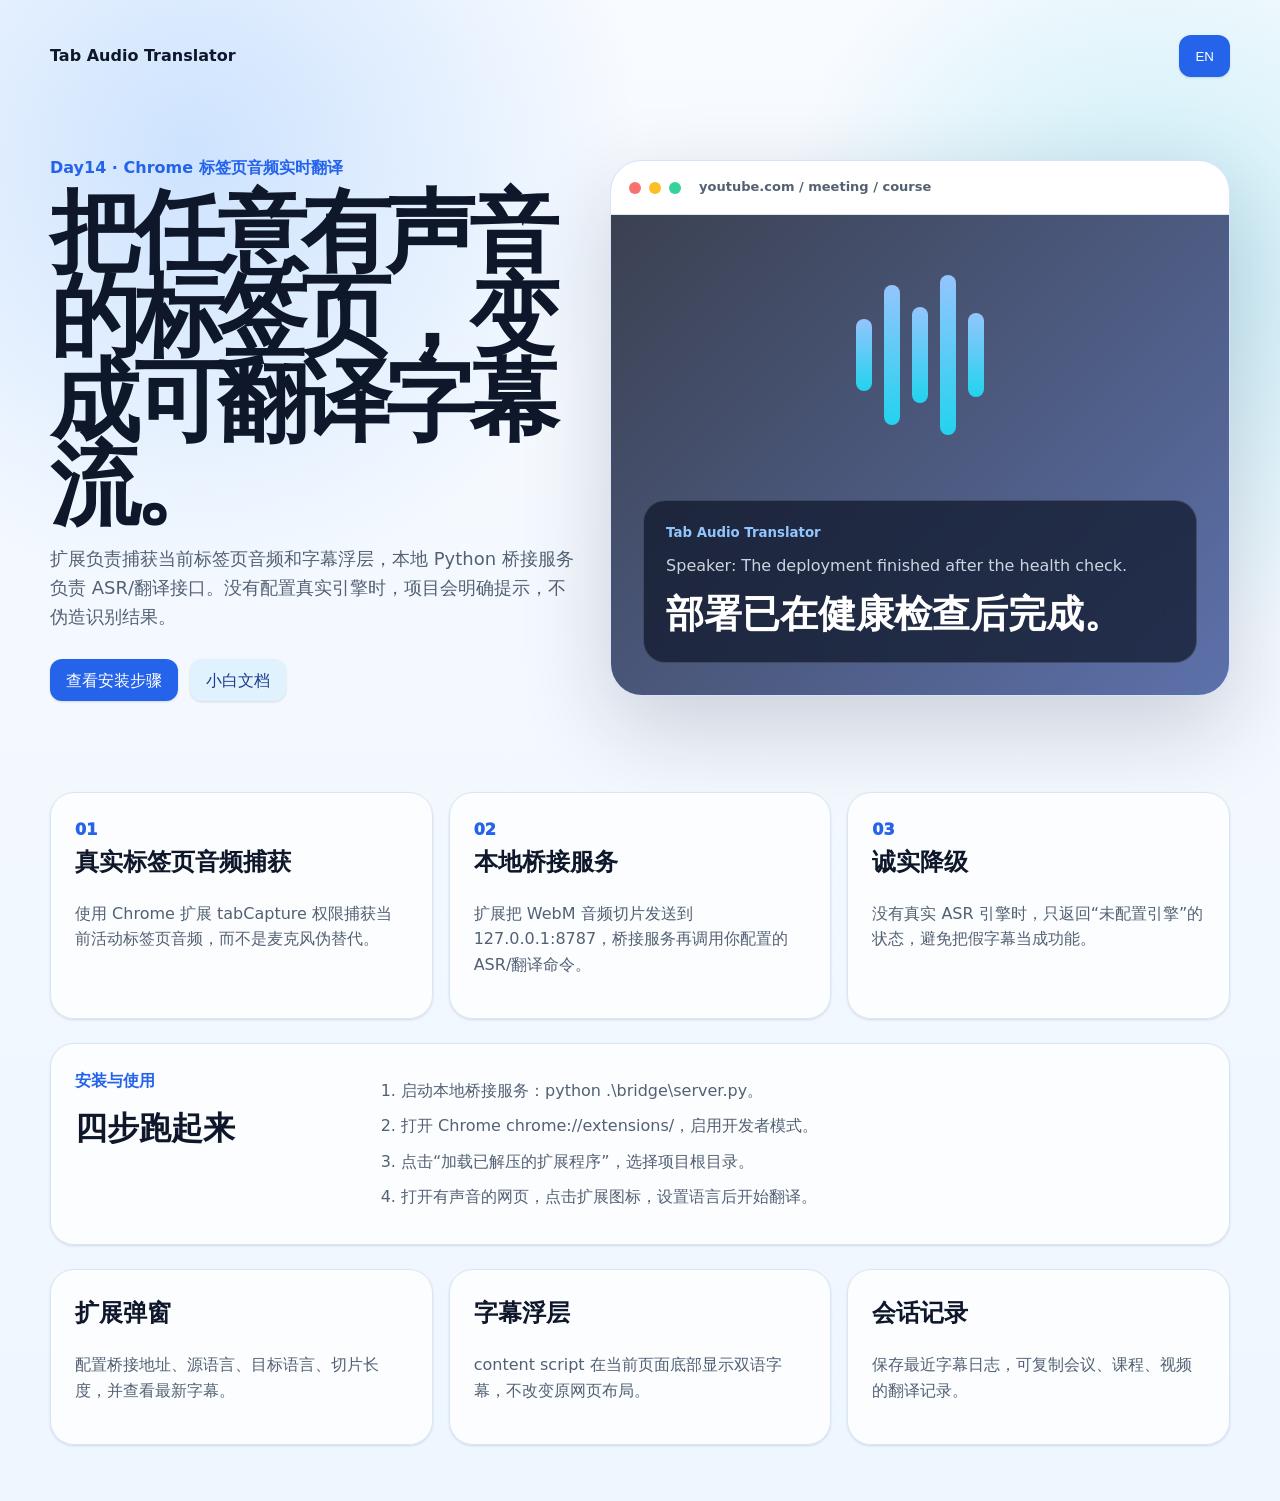
==== index.html @ 3788264e "Build tab audio translator extension" ====
<!doctype html>
<html lang="zh-CN">
  <head>
    <meta charset="UTF-8" />
    <meta name="viewport" content="width=device-width, initial-scale=1.0" />
    <meta name="description" content="A Chrome extension blueprint for real current-tab audio capture and local ASR translation bridge." />
    <title>Tab Audio Translator Day14</title>
    <link rel="stylesheet" href="./site.css" />
  </head>
  <body>
    <main class="page">
      <nav class="nav">
        <strong>Tab Audio Translator</strong>
        <button id="lang-toggle" type="button">EN</button>
      </nav>

      <section class="hero">
        <div class="hero-copy">
          <p class="eyebrow" data-i18n="eyebrow">Day14 · Chrome 标签页音频实时翻译</p>
          <h1 data-i18n="title">把任意有声音的标签页，变成可翻译字幕流。</h1>
          <p data-i18n="lead">扩展负责捕获当前标签页音频和字幕浮层，本地 Python 桥接服务负责 ASR/翻译接口。没有配置真实引擎时，项目会明确提示，不伪造识别结果。</p>
          <div class="cta-row">
            <a href="#install" data-i18n="installCta">查看安装步骤</a>
            <a class="secondary" href="./docs/BEGINNER-GUIDE.md" data-i18n="guideCta">小白文档</a>
          </div>
        </div>
        <div class="device-card" aria-label="Product preview">
          <div class="browser-bar"><span></span><span></span><span></span><strong>youtube.com / meeting / course</strong></div>
          <div class="video-stage">
            <div class="wave"><i></i><i></i><i></i><i></i><i></i></div>
            <aside>
              <small>Tab Audio Translator</small>
              <p>Speaker: The deployment finished after the health check.</p>
              <h2>部署已在健康检查后完成。</h2>
            </aside>
          </div>
        </div>
      </section>

      <section class="truth">
        <article>
          <span>01</span>
          <h2 data-i18n="realCapture">真实标签页音频捕获</h2>
          <p data-i18n="realCaptureText">使用 Chrome 扩展 `tabCapture` 权限捕获当前活动标签页音频，而不是麦克风伪替代。</p>
        </article>
        <article>
          <span>02</span>
          <h2 data-i18n="localBridge">本地桥接服务</h2>
          <p data-i18n="localBridgeText">扩展把 WebM 音频切片发送到 `127.0.0.1:8787`，桥接服务再调用你配置的 ASR/翻译命令。</p>
        </article>
        <article>
          <span>03</span>
          <h2 data-i18n="honestFallback">诚实降级</h2>
          <p data-i18n="honestFallbackText">没有真实 ASR 引擎时，只返回“未配置引擎”的状态，避免把假字幕当成功能。</p>
        </article>
      </section>

      <section class="workflow" id="install">
        <div>
          <p class="eyebrow" data-i18n="installEyebrow">安装与使用</p>
          <h2 data-i18n="installTitle">四步跑起来</h2>
        </div>
        <ol>
          <li data-i18n="step1">启动本地桥接服务：`python .\\bridge\\server.py`。</li>
          <li data-i18n="step2">打开 Chrome `chrome://extensions/`，启用开发者模式。</li>
          <li data-i18n="step3">点击“加载已解压的扩展程序”，选择项目根目录。</li>
          <li data-i18n="step4">打开有声音的网页，点击扩展图标，设置语言后开始翻译。</li>
        </ol>
      </section>

      <section class="grid">
        <article>
          <h2 data-i18n="module1">扩展弹窗</h2>
          <p data-i18n="module1Text">配置桥接地址、源语言、目标语言、切片长度，并查看最新字幕。</p>
        </article>
        <article>
          <h2 data-i18n="module2">字幕浮层</h2>
          <p data-i18n="module2Text">content script 在当前页面底部显示双语字幕，不改变原网页布局。</p>
        </article>
        <article>
          <h2 data-i18n="module3">会话记录</h2>
          <p data-i18n="module3Text">保存最近字幕日志，可复制会议、课程、视频的翻译记录。</p>
        </article>
      </section>
    </main>
    <script src="./site.js"></script>
  </body>
</html>
---- site.css ----
:root {
  --color-primary: #2563eb;
  --color-primary-light: #60a5fa;
  --color-primary-dark: #1e3a8a;
  --color-accent: #06b6d4;
  --color-surface: #f8fbff;
  --color-panel: #ffffff;
  --color-text: #0f172a;
  --color-muted: #536173;
  --color-border: #dbe6f3;
  --shadow-card: 0 1px 3px rgba(15, 23, 42, 0.08), 0 1px 2px rgba(15, 23, 42, 0.06);
  --shadow-hover: 0 20px 50px rgba(37, 99, 235, 0.16);
  --radius-md: 12px;
  --radius-lg: 24px;
  --ease: cubic-bezier(0.4, 0, 0.2, 1);
  color: var(--color-text);
  background:
    radial-gradient(circle at 15% 10%, rgba(96, 165, 250, 0.28), transparent 28rem),
    radial-gradient(circle at 90% 18%, rgba(6, 182, 212, 0.2), transparent 24rem),
    linear-gradient(180deg, #f8fbff, #eef6ff);
  font-family: Inter, "Noto Sans SC", system-ui, -apple-system, sans-serif;
  font-size: 16px;
  line-height: 1.6;
}

* { box-sizing: border-box; }

body {
  margin: 0;
  min-width: 320px;
}

.page {
  width: min(1180px, calc(100vw - 32px));
  margin: 0 auto;
  padding: 24px 0 56px;
}

.nav {
  height: 64px;
  display: flex;
  align-items: center;
  justify-content: space-between;
}

button,
a {
  min-height: 42px;
  border: 0;
  border-radius: var(--radius-md);
  padding: 0 16px;
  display: inline-flex;
  align-items: center;
  justify-content: center;
  color: #fff;
  background: var(--color-primary);
  box-shadow: var(--shadow-card);
  text-decoration: none;
  cursor: pointer;
  transition: transform 200ms var(--ease), box-shadow 200ms var(--ease);
}

button:hover,
a:hover {
  transform: scale(1.02);
  box-shadow: var(--shadow-hover);
}

button:focus-visible,
a:focus-visible {
  outline: 2px solid var(--color-primary);
  outline-offset: 2px;
}

.secondary {
  color: var(--color-primary-dark);
  background: #e0f2fe;
}

.hero {
  min-height: 680px;
  display: grid;
  grid-template-columns: minmax(0, 0.92fr) minmax(420px, 1.08fr);
  gap: 32px;
  align-items: center;
}

.eyebrow {
  margin: 0 0 10px;
  color: var(--color-primary);
  font-weight: 900;
}

h1,
h2,
p {
  margin-top: 0;
}

h1 {
  margin-bottom: 18px;
  font-size: clamp(2.5rem, 7vw, 5.6rem);
  line-height: 0.94;
  letter-spacing: -0.07em;
}

.hero-copy > p:not(.eyebrow) {
  max-width: 650px;
  color: var(--color-muted);
  font-size: 18px;
}

.cta-row {
  margin-top: 28px;
  display: flex;
  flex-wrap: wrap;
  gap: 12px;
}

.device-card {
  border: 1px solid rgba(37, 99, 235, 0.18);
  border-radius: 32px;
  overflow: hidden;
  background: var(--color-panel);
  box-shadow: 0 32px 90px rgba(15, 23, 42, 0.18);
}

.browser-bar {
  height: 54px;
  padding: 0 18px;
  display: flex;
  gap: 8px;
  align-items: center;
  border-bottom: 1px solid var(--color-border);
}

.browser-bar span {
  width: 12px;
  height: 12px;
  border-radius: 50%;
  background: #f87171;
}

.browser-bar span:nth-child(2) { background: #fbbf24; }
.browser-bar span:nth-child(3) { background: #34d399; }
.browser-bar strong {
  margin-left: 10px;
  color: var(--color-muted);
  font-size: 13px;
}

.video-stage {
  min-height: 480px;
  padding: 32px;
  display: grid;
  align-items: end;
  background:
    linear-gradient(135deg, rgba(15, 23, 42, 0.82), rgba(30, 58, 138, 0.72)),
    url("data:image/svg+xml,%3Csvg xmlns='http://www.w3.org/2000/svg' width='120' height='120'%3E%3Cpath d='M0 60h120M60 0v120' stroke='%23ffffff' stroke-opacity='.08'/%3E%3C/svg%3E");
}

.wave {
  align-self: center;
  justify-self: center;
  height: 180px;
  display: flex;
  gap: 12px;
  align-items: center;
}

.wave i {
  width: 16px;
  border-radius: 999px;
  background: linear-gradient(180deg, #93c5fd, #22d3ee);
  animation: wave 1200ms var(--ease) infinite;
}

.wave i:nth-child(1) { height: 72px; animation-delay: 0ms; }
.wave i:nth-child(2) { height: 140px; animation-delay: 90ms; }
.wave i:nth-child(3) { height: 96px; animation-delay: 180ms; }
.wave i:nth-child(4) { height: 160px; animation-delay: 270ms; }
.wave i:nth-child(5) { height: 84px; animation-delay: 360ms; }

.video-stage aside {
  padding: 18px 22px;
  border: 1px solid rgba(255, 255, 255, 0.16);
  border-radius: 22px;
  color: #fff;
  background: rgba(15, 23, 42, 0.72);
  backdrop-filter: blur(18px);
}

.video-stage small {
  color: #93c5fd;
  font-weight: 900;
}

.video-stage p {
  margin: 8px 0 4px;
  color: #cbd5e1;
}

.video-stage h2 {
  margin-bottom: 0;
  font-size: clamp(1.5rem, 3vw, 2.4rem);
}

.truth,
.grid,
.workflow {
  margin-top: 24px;
}

.truth,
.grid {
  display: grid;
  grid-template-columns: repeat(3, minmax(0, 1fr));
  gap: 16px;
}

.truth article,
.grid article,
.workflow {
  min-width: 0;
  padding: 24px;
  border: 1px solid var(--color-border);
  border-radius: var(--radius-lg);
  background: rgba(255, 255, 255, 0.78);
  box-shadow: var(--shadow-card);
}

.truth span {
  color: var(--color-primary);
  font-weight: 950;
}

.truth p,
.grid p,
.workflow li {
  color: var(--color-muted);
}

.workflow {
  display: grid;
  grid-template-columns: 280px minmax(0, 1fr);
  gap: 24px;
}

.workflow h2 {
  font-size: 32px;
}

.workflow ol {
  margin: 0;
  padding-left: 22px;
}

.workflow li {
  margin: 10px 0;
  overflow-wrap: anywhere;
}

@keyframes wave {
  50% { transform: scaleY(0.62); opacity: 0.72; }
}

@media (max-width: 940px) {
  .hero,
  .truth,
  .grid,
  .workflow {
    grid-template-columns: 1fr;
  }
}

@media (max-width: 640px) {
  .page {
    width: min(100vw - 24px, 1180px);
  }

  .hero {
    min-height: auto;
    padding: 48px 0 8px;
  }

  .device-card {
    border-radius: 22px;
  }
}
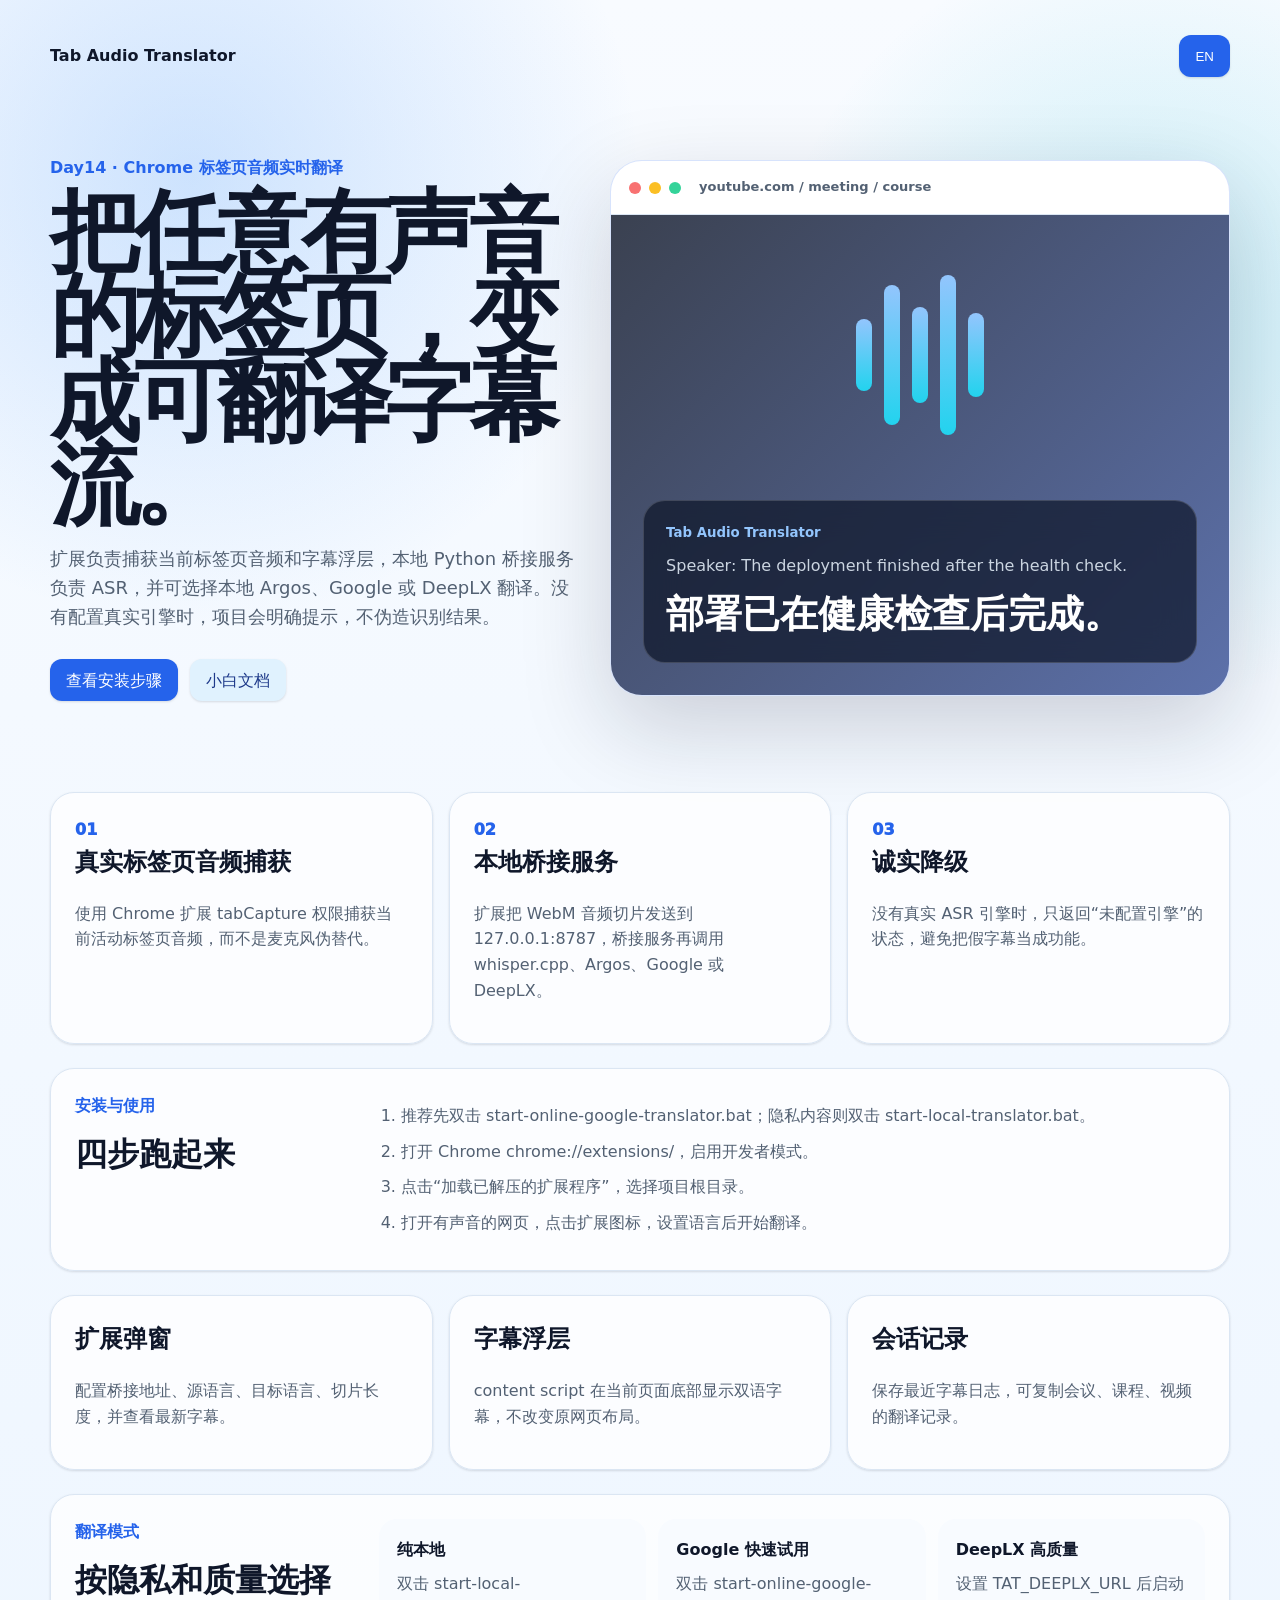
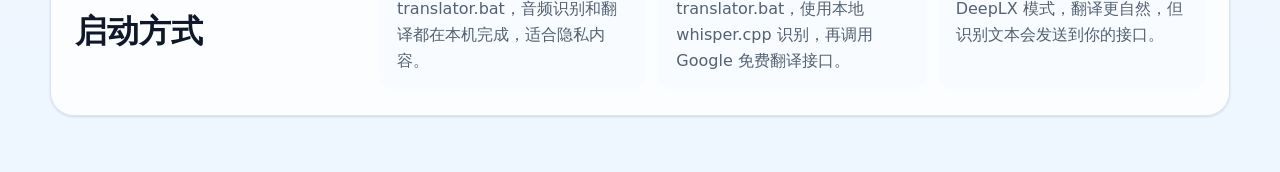
==== commit fee5a28c: "Add optional online translation backends" ====
--- a/index.html
+++ b/index.html
@@ -3,7 +3,7 @@
   <head>
     <meta charset="UTF-8" />
     <meta name="viewport" content="width=device-width, initial-scale=1.0" />
-    <meta name="description" content="A Chrome extension blueprint for real current-tab audio capture and local ASR translation bridge." />
+    <meta name="description" content="A Chrome extension for real current-tab audio capture with local ASR and local or online translation backends." />
     <title>Tab Audio Translator Day14</title>
     <link rel="stylesheet" href="./site.css" />
   </head>
@@ -82,6 +82,27 @@
           <p data-i18n="module3Text">保存最近字幕日志，可复制会议、课程、视频的翻译记录。</p>
         </article>
       </section>
+
+      <section class="modes">
+        <div>
+          <p class="eyebrow" data-i18n="modesEyebrow">翻译模式</p>
+          <h2 data-i18n="modesTitle">按隐私和质量选择启动方式</h2>
+        </div>
+        <div class="mode-list">
+          <article>
+            <strong data-i18n="modeLocal">纯本地</strong>
+            <p data-i18n="modeLocalText">双击 start-local-translator.bat，音频识别和翻译都在本机完成，适合隐私内容。</p>
+          </article>
+          <article>
+            <strong data-i18n="modeGoogle">Google 快速试用</strong>
+            <p data-i18n="modeGoogleText">双击 start-online-google-translator.bat，使用本地 whisper.cpp 识别，再调用 Google 免费翻译接口。</p>
+          </article>
+          <article>
+            <strong data-i18n="modeDeeplx">DeepLX 高质量</strong>
+            <p data-i18n="modeDeeplxText">设置 TAT_DEEPLX_URL 后启动 DeepLX 模式，翻译更自然，但识别文本会发送到你的接口。</p>
+          </article>
+        </div>
+      </section>
     </main>
     <script src="./site.js"></script>
   </body>
--- a/site.css
+++ b/site.css
@@ -207,6 +207,7 @@
 
 .truth,
 .grid,
+.modes,
 .workflow {
   margin-top: 24px;
 }
@@ -220,7 +221,8 @@
 
 .truth article,
 .grid article,
-.workflow {
+.workflow,
+.modes {
   min-width: 0;
   padding: 24px;
   border: 1px solid var(--color-border);
@@ -260,6 +262,41 @@
   overflow-wrap: anywhere;
 }
 
+.modes {
+  display: grid;
+  grid-template-columns: 280px minmax(0, 1fr);
+  gap: 24px;
+}
+
+.modes h2 {
+  margin-bottom: 0;
+  font-size: 32px;
+}
+
+.mode-list {
+  display: grid;
+  grid-template-columns: repeat(3, minmax(0, 1fr));
+  gap: 12px;
+}
+
+.mode-list article {
+  min-width: 0;
+  padding: 18px;
+  border-radius: 18px;
+  background: #f8fbff;
+}
+
+.mode-list strong {
+  display: block;
+  margin-bottom: 8px;
+}
+
+.mode-list p {
+  margin-bottom: 0;
+  color: var(--color-muted);
+  overflow-wrap: anywhere;
+}
+
 @keyframes wave {
   50% { transform: scaleY(0.62); opacity: 0.72; }
 }
@@ -268,6 +305,8 @@
   .hero,
   .truth,
   .grid,
+  .modes,
+  .mode-list,
   .workflow {
     grid-template-columns: 1fr;
   }
